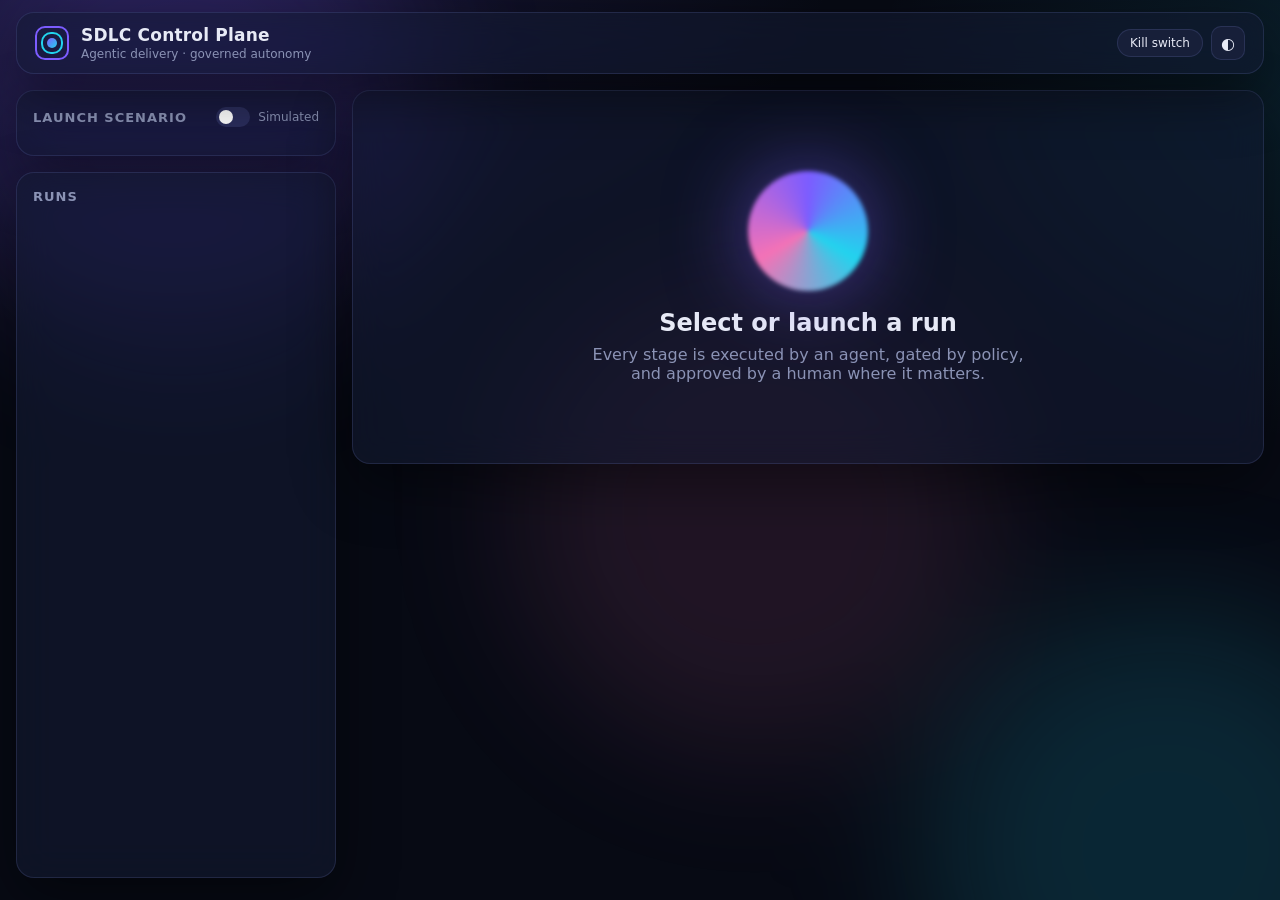
==== src/Orchestrator/Orchestrator.Host/wwwroot/index.html @ c52f1f83 "feat(orchestrator): live dashboard, cross-process audit chain and run recovery - Dashboard: animated" ====
<!doctype html>
<html lang="en" data-theme="dark">
<head>
  <meta charset="utf-8">
  <meta name="viewport" content="width=device-width, initial-scale=1">
  <title>SDLC Control Plane</title>
  <link rel="stylesheet" href="app.css">
</head>
<body>
  <div class="aurora" aria-hidden="true"><span></span><span></span><span></span></div>

  <header class="topbar glass">
    <div class="brand">
      <div class="logo" aria-hidden="true"><i></i><i></i><i></i></div>
      <div>
        <h1>SDLC Control Plane</h1>
        <p>Agentic delivery · governed autonomy</p>
      </div>
    </div>
    <div class="metrics" id="metrics"></div>
    <div class="top-actions">
      <button class="chip" id="killSwitch" type="button">Kill switch</button>
      <button class="icon-btn" id="themeToggle" type="button" aria-label="Toggle theme">◐</button>
    </div>
  </header>

  <main class="layout">
    <aside class="sidebar">
      <section class="glass panel">
        <div class="panel-head"><h2>Launch scenario</h2>
          <label class="switch"><input type="checkbox" id="simulate"><span></span>Simulated</label>
        </div>
        <div id="scenarios" class="scenario-list"></div>
      </section>
      <section class="glass panel grow">
        <div class="panel-head"><h2>Runs</h2><span class="muted" id="runCount"></span></div>
        <div id="runs" class="run-list"></div>
      </section>
    </aside>

    <section class="content">
      <div id="empty" class="glass empty">
        <div class="orb" aria-hidden="true"></div>
        <h2>Select or launch a run</h2>
        <p>Every stage is executed by an agent, gated by policy, and approved by a human where it matters.</p>
      </div>

      <div id="runView" class="hidden">
        <section class="glass run-header">
          <div>
            <div class="eyebrow" id="runKind"></div>
            <h2 id="runTitle"></h2>
            <p class="requirement" id="runRequirement"></p>
          </div>
          <div class="run-meta">
            <span class="status-pill" id="runStatus"></span>
            <span class="chip ghost" id="runPlan"></span>
            <div class="run-controls">
              <button class="btn ghost" id="haltBtn" type="button">Safe-stop</button>
              <button class="btn ghost" id="resumeBtn" type="button">Resume</button>
              <button class="btn ghost" id="amendBtn" type="button">Amend requirement</button>
            </div>
          </div>
        </section>

        <section class="glass graph-card">
          <div class="panel-head"><h2>Execution graph</h2>
            <div class="legend">
              <span class="dot pending"></span>Pending<span class="dot running"></span>Running
              <span class="dot awaiting"></span>Awaiting<span class="dot succeeded"></span>Done
              <span class="dot failed"></span>Failed<span class="dot rolledback"></span>Rolled back
            </div>
          </div>
          <div class="graph-scroll"><svg id="graph" role="img" aria-label="Workflow dependency graph"></svg></div>
        </section>

        <div class="grid-2">
          <section class="glass panel" id="actionPanel">
            <div class="panel-head"><h2>Human checkpoints</h2></div>
            <div id="actions"></div>
          </section>
          <section class="glass panel">
            <div class="panel-head"><h2>Live timeline</h2><span class="live-dot" id="liveDot"></span></div>
            <ol id="timeline" class="timeline"></ol>
          </section>
        </div>

        <div class="grid-2">
          <section class="glass panel">
            <div class="panel-head"><h2>Artifacts</h2></div>
            <div id="artifacts" class="artifact-grid"></div>
          </section>
          <section class="glass panel">
            <div class="panel-head"><h2>Decision lineage</h2></div>
            <ol id="decisions" class="decisions"></ol>
          </section>
        </div>
      </div>
    </section>
  </main>

  <dialog id="viewer" class="glass viewer">
    <div class="viewer-head">
      <div><div class="eyebrow" id="viewerMeta"></div><h3 id="viewerTitle"></h3></div>
      <button class="icon-btn" id="viewerClose" type="button" aria-label="Close">✕</button>
    </div>
    <article id="viewerBody" class="markdown"></article>
  </dialog>

  <dialog id="amendDialog" class="glass viewer narrow">
    <form id="amendForm" method="dialog">
      <h3>Amend requirement</h3>
      <p class="muted">Downstream stages are invalidated, compensated where needed, and re-planned.</p>
      <textarea id="amendText" rows="6" required maxlength="4000"></textarea>
      <input id="amendReason" placeholder="Reason for change" maxlength="200">
      <div class="row end"><button class="btn ghost" value="cancel" type="button" id="amendCancel">Cancel</button><button class="btn primary" type="submit">Re-plan</button></div>
    </form>
  </dialog>

  <div id="toasts" class="toasts" aria-live="polite"></div>
  <script src="app.js"></script>
</body>
</html>
---- src/Orchestrator/Orchestrator.Host/wwwroot/app.css ----
:root {
  --bg: #070a14;
  --bg-2: #0d1222;
  --glass: rgba(20, 27, 48, 0.62);
  --glass-strong: rgba(26, 34, 60, 0.85);
  --stroke: rgba(148, 163, 255, 0.14);
  --text: #e7eaf6;
  --muted: #8b93b5;
  --accent: #7c5cff;
  --accent-2: #22d3ee;
  --ok: #34d399;
  --warn: #fbbf24;
  --bad: #f87171;
  --info: #60a5fa;
  --rb: #c084fc;
  --radius: 18px;
  --shadow: 0 20px 60px rgba(0, 0, 0, 0.45);
  --font: "Inter", "Segoe UI", system-ui, -apple-system, sans-serif;
  --mono: "JetBrains Mono", "Cascadia Code", Consolas, monospace;
}

[data-theme="light"] {
  --bg: #eef1fb;
  --bg-2: #ffffff;
  --glass: rgba(255, 255, 255, 0.72);
  --glass-strong: rgba(255, 255, 255, 0.92);
  --stroke: rgba(80, 90, 160, 0.16);
  --text: #141a33;
  --muted: #5d6585;
  --shadow: 0 18px 50px rgba(40, 50, 110, 0.15);
}

* { box-sizing: border-box; }

html, body { margin: 0; min-height: 100%; }

body {
  font-family: var(--font);
  color: var(--text);
  background: radial-gradient(1200px 700px at 10% -10%, rgba(124, 92, 255, 0.18), transparent 60%),
              radial-gradient(900px 600px at 110% 10%, rgba(34, 211, 238, 0.12), transparent 60%), var(--bg);
  overflow-x: hidden;
}

.aurora { position: fixed; inset: 0; pointer-events: none; z-index: 0; filter: blur(70px); opacity: 0.55; }
.aurora span { position: absolute; width: 38vw; height: 38vw; border-radius: 50%; animation: drift 22s ease-in-out infinite; }
.aurora span:nth-child(1) { background: #7c5cff55; top: -10vw; left: -5vw; }
.aurora span:nth-child(2) { background: #22d3ee44; bottom: -15vw; right: -10vw; animation-delay: -7s; }
.aurora span:nth-child(3) { background: #f472b633; top: 30vh; left: 40vw; animation-delay: -14s; }
@keyframes drift { 0%, 100% { transform: translate(0, 0) scale(1); } 50% { transform: translate(6vw, 4vh) scale(1.15); } }

.glass {
  position: relative;
  background: var(--glass);
  border: 1px solid var(--stroke);
  border-radius: var(--radius);
  backdrop-filter: blur(18px) saturate(140%);
  box-shadow: var(--shadow);
}

.topbar {
  position: sticky; top: 12px; z-index: 10;
  margin: 12px 16px 0; padding: 12px 18px;
  display: flex; align-items: center; justify-content: space-between; gap: 16px; flex-wrap: wrap;
}
.brand { display: flex; align-items: center; gap: 12px; }
.brand h1 { margin: 0; font-size: 17px; letter-spacing: 0.2px; }
.brand p { margin: 2px 0 0; color: var(--muted); font-size: 12px; }
.logo { width: 34px; height: 34px; position: relative; }
.logo i { position: absolute; inset: 0; border-radius: 10px; border: 2px solid var(--accent); animation: spin 8s linear infinite; }
.logo i:nth-child(2) { inset: 6px; border-color: var(--accent-2); animation-duration: 5s; animation-direction: reverse; }
.logo i:nth-child(3) { inset: 12px; background: linear-gradient(135deg, var(--accent), var(--accent-2)); border: 0; animation: pulse 2.4s ease-in-out infinite; }
@keyframes spin { to { transform: rotate(360deg); } }
@keyframes pulse { 0%, 100% { opacity: 0.6; transform: scale(0.9); } 50% { opacity: 1; transform: scale(1.05); } }

.metrics { display: flex; gap: 10px; flex-wrap: wrap; }
.metric { padding: 6px 12px; border-radius: 12px; background: var(--glass-strong); border: 1px solid var(--stroke); min-width: 92px; }
.metric b { display: block; font-size: 16px; font-variant-numeric: tabular-nums; }
.metric span { font-size: 11px; color: var(--muted); text-transform: uppercase; letter-spacing: 0.6px; }

.top-actions { display: flex; gap: 8px; align-items: center; }

.layout { position: relative; z-index: 1; display: grid; grid-template-columns: 320px 1fr; gap: 16px; padding: 16px; }
.sidebar { display: flex; flex-direction: column; gap: 16px; position: sticky; top: 96px; height: calc(100vh - 112px); }
.content { min-width: 0; display: flex; flex-direction: column; gap: 16px; }
.panel { padding: 16px; }
.panel.grow { flex: 1; overflow: auto; }
.panel-head { display: flex; align-items: center; justify-content: space-between; gap: 8px; margin-bottom: 12px; }
.panel-head h2 { margin: 0; font-size: 13px; text-transform: uppercase; letter-spacing: 1px; color: var(--muted); }
.muted { color: var(--muted); font-size: 12px; }
.hidden { display: none !important; }
.grid-2 { display: grid; grid-template-columns: 1fr 1fr; gap: 16px; }
.row { display: flex; gap: 8px; align-items: center; }
.row.end { justify-content: flex-end; }

button { font: inherit; cursor: pointer; }
.btn { border: 1px solid var(--stroke); background: var(--glass-strong); color: var(--text); padding: 8px 14px; border-radius: 11px; transition: transform 0.15s, background 0.2s, box-shadow 0.2s; }
.btn:hover { transform: translateY(-1px); box-shadow: 0 8px 22px rgba(124, 92, 255, 0.25); }
.btn.primary { background: linear-gradient(135deg, var(--accent), #5b8cff); border: 0; color: #fff; }
.btn.ok { background: linear-gradient(135deg, #10b981, #34d399); border: 0; color: #04210f; font-weight: 600; }
.btn.bad { background: transparent; border-color: rgba(248, 113, 113, 0.5); color: var(--bad); }
.btn.ghost { background: transparent; }
.btn:disabled { opacity: 0.4; pointer-events: none; }
.chip { border: 1px solid var(--stroke); background: var(--glass-strong); color: var(--text); padding: 6px 12px; border-radius: 999px; font-size: 12px; }
.chip.ghost { background: transparent; }
.chip.danger { background: rgba(248, 113, 113, 0.18); border-color: rgba(248, 113, 113, 0.6); color: var(--bad); animation: alarm 1.2s ease-in-out infinite; }
@keyframes alarm { 50% { box-shadow: 0 0 0 6px rgba(248, 113, 113, 0.15); } }
.icon-btn { width: 34px; height: 34px; border-radius: 10px; border: 1px solid var(--stroke); background: var(--glass-strong); color: var(--text); }

.switch { display: inline-flex; align-items: center; gap: 8px; font-size: 12px; color: var(--muted); cursor: pointer; }
.switch input { display: none; }
.switch span { width: 34px; height: 20px; border-radius: 999px; background: var(--stroke); position: relative; transition: background 0.2s; }
.switch span::after { content: ""; position: absolute; top: 3px; left: 3px; width: 14px; height: 14px; border-radius: 50%; background: #fff; transition: transform 0.2s; }
.switch input:checked + span { background: var(--accent); }
.switch input:checked + span::after { transform: translateX(14px); }

.scenario-list, .run-list { display: flex; flex-direction: column; gap: 10px; }
.scenario { padding: 12px; border-radius: 14px; border: 1px solid var(--stroke); background: var(--glass-strong); transition: transform 0.2s, border-color 0.2s; }
.scenario:hover { transform: translateY(-2px); border-color: var(--accent); }
.scenario h3 { margin: 0 0 4px; font-size: 14px; }
.scenario p { margin: 0 0 10px; font-size: 12px; color: var(--muted); line-height: 1.45; }
.kind { font-size: 10px; letter-spacing: 1px; text-transform: uppercase; padding: 3px 8px; border-radius: 999px; }
.kind.Greenfield { background: rgba(52, 211, 153, 0.16); color: var(--ok); }
.kind.Brownfield { background: rgba(96, 165, 250, 0.16); color: var(--info); }
.kind.Ambiguous { background: rgba(251, 191, 36, 0.16); color: var(--warn); }

.run-item { padding: 10px 12px; border-radius: 12px; border: 1px solid transparent; background: transparent; color: var(--text); text-align: left; width: 100%; transition: background 0.2s, border-color 0.2s; animation: rise 0.35s ease both; }
.run-item:hover, .run-item.active { background: var(--glass-strong); border-color: var(--stroke); }
.run-item.active { border-color: var(--accent); }
.run-item .t { font-size: 13px; font-weight: 600; display: block; margin-bottom: 4px; }
.run-item .s { display: flex; gap: 8px; align-items: center; font-size: 11px; color: var(--muted); }
.progress { height: 4px; border-radius: 999px; background: var(--stroke); overflow: hidden; margin-top: 6px; }
.progress i { display: block; height: 100%; background: linear-gradient(90deg, var(--accent), var(--accent-2)); transition: width 0.6s ease; }

.status-pill { font-size: 12px; font-weight: 600; padding: 6px 12px; border-radius: 999px; text-transform: uppercase; letter-spacing: 0.8px; }
.status-pill.Running { background: rgba(96, 165, 250, 0.15); color: var(--info); animation: pulse-pill 1.6s infinite; }
.status-pill.Succeeded { background: rgba(52, 211, 153, 0.15); color: var(--ok); }
.status-pill.AwaitingApproval, .status-pill.AwaitingInput { background: rgba(251, 191, 36, 0.15); color: var(--warn); animation: pulse-pill 2s infinite; }
.status-pill.Failed { background: rgba(248, 113, 113, 0.15); color: var(--bad); }
.status-pill.RolledBack { background: rgba(192, 132, 252, 0.15); color: var(--rb); }
.status-pill.Halted, .status-pill.Pending { background: var(--stroke); color: var(--muted); }
@keyframes pulse-pill { 50% { box-shadow: 0 0 0 6px rgba(124, 92, 255, 0.1); } }

.empty { padding: 80px 24px; text-align: center; }
.empty h2 { margin: 18px 0 8px; }
.empty p { color: var(--muted); margin: 0 auto; max-width: 440px; }
.orb { width: 120px; height: 120px; margin: 0 auto; border-radius: 50%; background: conic-gradient(from 0deg, var(--accent), var(--accent-2), #f472b6, var(--accent)); animation: spin 6s linear infinite; filter: blur(2px); box-shadow: 0 0 80px rgba(124, 92, 255, 0.5); }

.run-header { padding: 20px; display: flex; justify-content: space-between; gap: 20px; flex-wrap: wrap; animation: rise 0.4s ease both; }
.run-header h2 { margin: 4px 0 8px; font-size: 22px; }
.eyebrow { font-size: 11px; color: var(--accent-2); text-transform: uppercase; letter-spacing: 1.2px; }
.requirement { margin: 0; color: var(--muted); max-width: 760px; line-height: 1.5; font-size: 14px; }
.run-meta { display: flex; flex-direction: column; align-items: flex-end; gap: 10px; }
.run-controls { display: flex; gap: 8px; flex-wrap: wrap; justify-content: flex-end; }

.graph-card { padding: 16px; }
.graph-scroll { overflow-x: auto; }
#graph { display: block; min-width: 100%; }
.legend { display: flex; align-items: center; gap: 6px; font-size: 11px; color: var(--muted); flex-wrap: wrap; }
.dot { width: 9px; height: 9px; border-radius: 50%; display: inline-block; margin-left: 8px; }
.dot.pending { background: #475070; } .dot.running { background: var(--info); } .dot.awaiting { background: var(--warn); }
.dot.succeeded { background: var(--ok); } .dot.failed { background: var(--bad); } .dot.rolledback { background: var(--rb); }

.edge { fill: none; stroke: var(--stroke); stroke-width: 2; }
.edge.live { stroke: url(#flow); stroke-dasharray: 6 8; animation: flow 1s linear infinite; }
.edge.done { stroke: rgba(52, 211, 153, 0.45); }
@keyframes flow { to { stroke-dashoffset: -28; } }
.node rect { fill: var(--glass-strong); stroke: var(--stroke); stroke-width: 1.5; transition: stroke 0.3s, fill 0.3s; }
.node text { fill: var(--text); font-size: 12px; font-family: var(--font); }
.node .sub { fill: var(--muted); font-size: 10px; }
.node .badge { font-size: 10px; font-weight: 700; }
.node.Running rect { stroke: var(--info); animation: glow 1.4s ease-in-out infinite; }
.node.Succeeded rect { stroke: var(--ok); }
.node.AwaitingApproval rect, .node.AwaitingInput rect { stroke: var(--warn); animation: glow-warn 1.8s ease-in-out infinite; }
.node.Failed rect { stroke: var(--bad); }
.node.RolledBack rect { stroke: var(--rb); stroke-dasharray: 5 4; }
.node .bar { fill: #475070; }
.node.Running .bar { fill: var(--info); } .node.Succeeded .bar { fill: var(--ok); } .node.Failed .bar { fill: var(--bad); }
.node.AwaitingApproval .bar, .node.AwaitingInput .bar { fill: var(--warn); } .node.RolledBack .bar { fill: var(--rb); }
.node.inserted rect { stroke-dasharray: 3 3; }
@keyframes glow { 50% { filter: drop-shadow(0 0 8px rgba(96, 165, 250, 0.8)); } }
@keyframes glow-warn { 50% { filter: drop-shadow(0 0 8px rgba(251, 191, 36, 0.7)); } }
.node { cursor: default; animation: pop 0.45s cubic-bezier(0.2, 1.3, 0.4, 1) both; }
@keyframes pop { from { opacity: 0; transform: scale(0.85); } }
.stage-label { fill: var(--muted); font-size: 10px; text-transform: uppercase; letter-spacing: 1px; }

.card { padding: 14px; border-radius: 14px; border: 1px solid var(--stroke); background: var(--glass-strong); margin-bottom: 10px; animation: rise 0.35s ease both; }
.card h4 { margin: 0 0 6px; font-size: 14px; display: flex; gap: 8px; align-items: center; }
.card p { margin: 0 0 10px; font-size: 12px; color: var(--muted); line-height: 1.5; }
.risk { font-size: 10px; padding: 2px 8px; border-radius: 999px; text-transform: uppercase; letter-spacing: 0.8px; }
.risk.Low { background: rgba(52, 211, 153, 0.15); color: var(--ok); }
.risk.Medium { background: rgba(96, 165, 250, 0.15); color: var(--info); }
.risk.High { background: rgba(251, 191, 36, 0.15); color: var(--warn); }
.risk.Critical { background: rgba(248, 113, 113, 0.15); color: var(--bad); }
.evidence { display: flex; flex-wrap: wrap; gap: 6px; margin-bottom: 10px; }
.evidence span { font-family: var(--mono); font-size: 10px; padding: 3px 7px; border-radius: 6px; background: var(--stroke); color: var(--muted); }
select, input, textarea { font: inherit; width: 100%; padding: 9px 11px; border-radius: 10px; border: 1px solid var(--stroke); background: var(--bg-2); color: var(--text); }
textarea { resize: vertical; margin: 10px 0; }
label.q { display: block; font-size: 12px; margin: 10px 0 6px; line-height: 1.4; }
.decided { font-size: 12px; color: var(--muted); padding: 8px 0; border-top: 1px dashed var(--stroke); }

.timeline { list-style: none; margin: 0; padding: 0; max-height: 420px; overflow: auto; display: flex; flex-direction: column-reverse; gap: 6px; }
.timeline li { display: grid; grid-template-columns: 74px 10px 1fr; gap: 10px; align-items: start; font-size: 12px; animation: slide 0.35s ease both; }
.timeline time { color: var(--muted); font-family: var(--mono); font-size: 11px; padding-top: 1px; }
.timeline .pip { width: 10px; height: 10px; border-radius: 50%; margin-top: 3px; background: #475070; }
.timeline .pip.ok { background: var(--ok); } .timeline .pip.bad { background: var(--bad); } .timeline .pip.warn { background: var(--warn); }
.timeline .pip.info { background: var(--info); } .timeline .pip.rb { background: var(--rb); } .timeline .pip.plan { background: var(--accent); }
.timeline .msg b { display: block; font-size: 11px; color: var(--accent-2); font-weight: 600; letter-spacing: 0.3px; }
@keyframes slide { from { opacity: 0; transform: translateX(-10px); } }
@keyframes rise { from { opacity: 0; transform: translateY(8px); } }
.live-dot { width: 9px; height: 9px; border-radius: 50%; background: #475070; }
.live-dot.on { background: var(--ok); box-shadow: 0 0 0 0 rgba(52, 211, 153, 0.6); animation: ping 1.6s infinite; }
@keyframes ping { 70% { box-shadow: 0 0 0 9px rgba(52, 211, 153, 0); } 100% { box-shadow: 0 0 0 0 rgba(52, 211, 153, 0); } }

.artifact-grid { display: grid; grid-template-columns: repeat(auto-fill, minmax(170px, 1fr)); gap: 10px; }
.artifact { padding: 12px; border-radius: 12px; border: 1px solid var(--stroke); background: var(--glass-strong); color: var(--text); text-align: left; transition: transform 0.2s, border-color 0.2s; animation: rise 0.35s ease both; }
.artifact:hover { transform: translateY(-2px); border-color: var(--accent-2); }
.artifact b { display: block; font-size: 12px; margin-bottom: 6px; word-break: break-all; }
.artifact span { font-size: 10px; color: var(--muted); font-family: var(--mono); }

.decisions { list-style: none; margin: 0; padding: 0; max-height: 420px; overflow: auto; }
.decisions li { padding: 10px 0 10px 14px; border-left: 2px solid var(--stroke); position: relative; animation: rise 0.35s ease both; }
.decisions li::before { content: ""; position: absolute; left: -6px; top: 14px; width: 10px; height: 10px; border-radius: 50%; background: var(--accent); }
.decisions .d-head { font-size: 13px; font-weight: 600; }
.decisions .d-meta { font-size: 11px; color: var(--muted); margin-top: 2px; font-family: var(--mono); }
.decisions .d-why { font-size: 12px; color: var(--muted); margin-top: 4px; line-height: 1.45; }

.viewer { width: min(980px, 94vw); max-height: 86vh; padding: 0; color: var(--text); overflow: hidden; }
.viewer.narrow { width: min(560px, 94vw); padding: 20px; }
.viewer::backdrop { background: rgba(4, 6, 14, 0.6); backdrop-filter: blur(4px); }
.viewer[open] { animation: rise 0.25s ease both; }
.viewer-head { display: flex; justify-content: space-between; align-items: center; padding: 16px 20px; border-bottom: 1px solid var(--stroke); }
.viewer-head h3 { margin: 4px 0 0; }
.markdown { padding: 16px 22px 24px; overflow: auto; max-height: calc(86vh - 80px); font-size: 14px; line-height: 1.6; }
.markdown h1, .markdown h2, .markdown h3 { margin: 18px 0 8px; }
.markdown table { border-collapse: collapse; width: 100%; margin: 10px 0; font-size: 13px; }
.markdown th, .markdown td { border: 1px solid var(--stroke); padding: 6px 9px; text-align: left; vertical-align: top; }
.markdown th { background: var(--stroke); }
.markdown code { font-family: var(--mono); font-size: 12px; background: var(--stroke); padding: 1px 5px; border-radius: 5px; }
.markdown pre { background: var(--bg-2); border: 1px solid var(--stroke); padding: 12px; border-radius: 10px; overflow: auto; }
.markdown pre code { background: none; padding: 0; }
.markdown pre .add { color: var(--ok); } .markdown pre .del { color: var(--bad); } .markdown pre .hunk { color: var(--accent-2); }

.toasts { position: fixed; right: 16px; bottom: 16px; display: flex; flex-direction: column; gap: 8px; z-index: 50; }
.toast { padding: 12px 16px; border-radius: 12px; background: var(--glass-strong); border: 1px solid var(--stroke); box-shadow: var(--shadow); font-size: 13px; animation: rise 0.3s ease both; max-width: 360px; }
.toast.bad { border-color: rgba(248, 113, 113, 0.6); }
.toast.ok { border-color: rgba(52, 211, 153, 0.6); }

@media (max-width: 1100px) { .grid-2 { grid-template-columns: 1fr; } }
@media (max-width: 860px) {
  .layout { grid-template-columns: 1fr; padding: 12px 16px; }
  .sidebar { position: static; height: auto; }
  .topbar { margin: 12px 16px 0; }
  .run-meta { align-items: flex-start; }
}
@media (prefers-reduced-motion: reduce) { *, *::before, *::after { animation: none !important; transition: none !important; } }
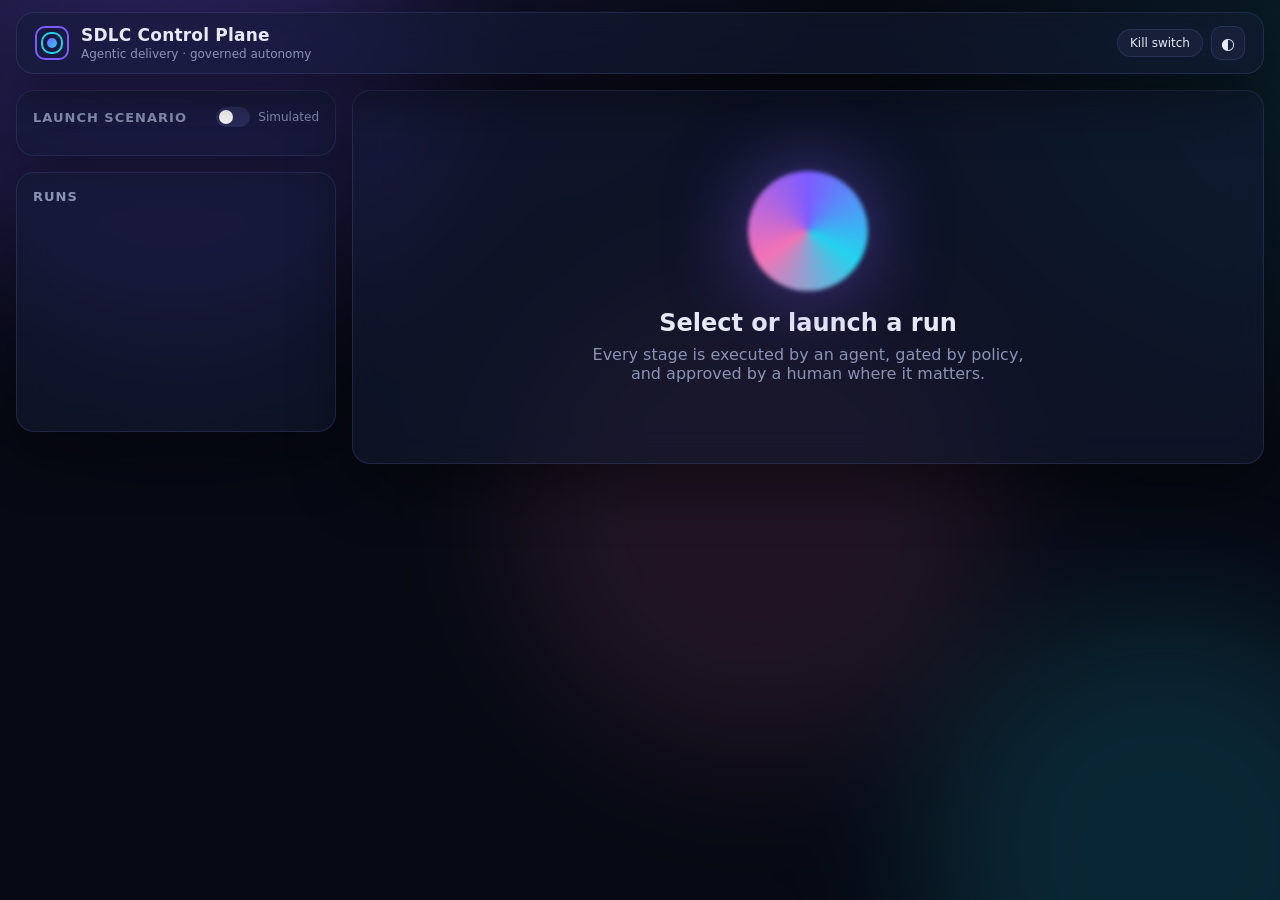
==== commit d595af7e: "feat(orchestrator): preview deployment of released builds, containerised orchestrator and dashboard " ====
--- a/src/Orchestrator/Orchestrator.Host/wwwroot/index.html
+++ b/src/Orchestrator/Orchestrator.Host/wwwroot/index.html
@@ -63,6 +63,16 @@
           </div>
         </section>
 
+        <section class="glass preview-banner hidden" id="previewBanner">
+          <div class="rocket" aria-hidden="true">🚀</div>
+          <div class="preview-text">
+            <div class="eyebrow">Released build · preview environment <span id="previewState" class="chip live-chip">Live</span></div>
+            <a id="previewLink" target="_blank" rel="noopener noreferrer"></a>
+            <span class="muted" id="previewBase"></span>
+          </div>
+          <button class="btn bad" id="previewStop" type="button">Stop preview</button>
+        </section>
+
         <section class="glass graph-card">
           <div class="panel-head"><h2>Execution graph</h2>
             <div class="legend">
--- a/src/Orchestrator/Orchestrator.Host/wwwroot/app.css
+++ b/src/Orchestrator/Orchestrator.Host/wwwroot/app.css
@@ -80,11 +80,11 @@
 
 .top-actions { display: flex; gap: 8px; align-items: center; }
 
-.layout { position: relative; z-index: 1; display: grid; grid-template-columns: 320px 1fr; gap: 16px; padding: 16px; }
-.sidebar { display: flex; flex-direction: column; gap: 16px; position: sticky; top: 96px; height: calc(100vh - 112px); }
+.layout { position: relative; z-index: 1; display: grid; grid-template-columns: 320px 1fr; gap: 16px; padding: 16px; align-items: start; }
+.sidebar { display: flex; flex-direction: column; gap: 16px; }
 .content { min-width: 0; display: flex; flex-direction: column; gap: 16px; }
 .panel { padding: 16px; }
-.panel.grow { flex: 1; overflow: auto; }
+.panel.grow { max-height: 70vh; min-height: 260px; overflow: auto; }
 .panel-head { display: flex; align-items: center; justify-content: space-between; gap: 8px; margin-bottom: 12px; }
 .panel-head h2 { margin: 0; font-size: 13px; text-transform: uppercase; letter-spacing: 1px; color: var(--muted); }
 .muted { color: var(--muted); font-size: 12px; }
@@ -118,7 +118,9 @@
 .scenario { padding: 12px; border-radius: 14px; border: 1px solid var(--stroke); background: var(--glass-strong); transition: transform 0.2s, border-color 0.2s; }
 .scenario:hover { transform: translateY(-2px); border-color: var(--accent); }
 .scenario h3 { margin: 0 0 4px; font-size: 14px; }
-.scenario p { margin: 0 0 10px; font-size: 12px; color: var(--muted); line-height: 1.45; }
+.scenario p { margin: 0 0 10px; font-size: 12px; color: var(--muted); line-height: 1.45; display: -webkit-box; -webkit-line-clamp: 2; line-clamp: 2; -webkit-box-orient: vertical; overflow: hidden; }
+.scenario:hover p { -webkit-line-clamp: unset; line-clamp: unset; }
+.scenario .btn { padding: 6px 14px; }
 .kind { font-size: 10px; letter-spacing: 1px; text-transform: uppercase; padding: 3px 8px; border-radius: 999px; }
 .kind.Greenfield { background: rgba(52, 211, 153, 0.16); color: var(--ok); }
 .kind.Brownfield { background: rgba(96, 165, 250, 0.16); color: var(--info); }
@@ -155,7 +157,18 @@
 
 .graph-card { padding: 16px; }
 .graph-scroll { overflow-x: auto; }
-#graph { display: block; min-width: 100%; }
+#graph { display: block; width: 100%; height: auto; margin: 0 auto; }
+
+.preview-banner { padding: 16px 20px; display: flex; align-items: center; gap: 16px; flex-wrap: wrap;
+  background: linear-gradient(120deg, rgba(52, 211, 153, 0.16), rgba(34, 211, 238, 0.12)), var(--glass);
+  border-color: rgba(52, 211, 153, 0.45); animation: rise 0.4s ease both; }
+.preview-banner .rocket { font-size: 30px; animation: launch 2.6s ease-in-out infinite; }
+.preview-text { flex: 1; min-width: 220px; display: flex; flex-direction: column; gap: 4px; }
+.preview-text a { font-size: 18px; font-weight: 700; color: var(--ok); text-decoration: none; word-break: break-all; }
+.preview-text a:hover { text-decoration: underline; }
+.preview-text a.dead { color: var(--muted); pointer-events: none; }
+.live-chip { background: rgba(52, 211, 153, 0.18); color: var(--ok); border-color: rgba(52, 211, 153, 0.5); margin-left: 6px; font-size: 10px; padding: 2px 8px; }
+@keyframes launch { 0%, 100% { transform: translateY(0) rotate(0); } 50% { transform: translateY(-5px) rotate(-6deg); } }
 .legend { display: flex; align-items: center; gap: 6px; font-size: 11px; color: var(--muted); flex-wrap: wrap; }
 .dot { width: 9px; height: 9px; border-radius: 50%; display: inline-block; margin-left: 8px; }
 .dot.pending { background: #475070; } .dot.running { background: var(--info); } .dot.awaiting { background: var(--warn); }
@@ -182,7 +195,7 @@
 @keyframes glow-warn { 50% { filter: drop-shadow(0 0 8px rgba(251, 191, 36, 0.7)); } }
 .node { cursor: default; animation: pop 0.45s cubic-bezier(0.2, 1.3, 0.4, 1) both; }
 @keyframes pop { from { opacity: 0; transform: scale(0.85); } }
-.stage-label { fill: var(--muted); font-size: 10px; text-transform: uppercase; letter-spacing: 1px; }
+.stage-label { fill: var(--muted); font-size: 10px; text-transform: uppercase; letter-spacing: 1px; font-weight: 600; }
 
 .card { padding: 14px; border-radius: 14px; border: 1px solid var(--stroke); background: var(--glass-strong); margin-bottom: 10px; animation: rise 0.35s ease both; }
 .card h4 { margin: 0 0 6px; font-size: 14px; display: flex; gap: 8px; align-items: center; }
